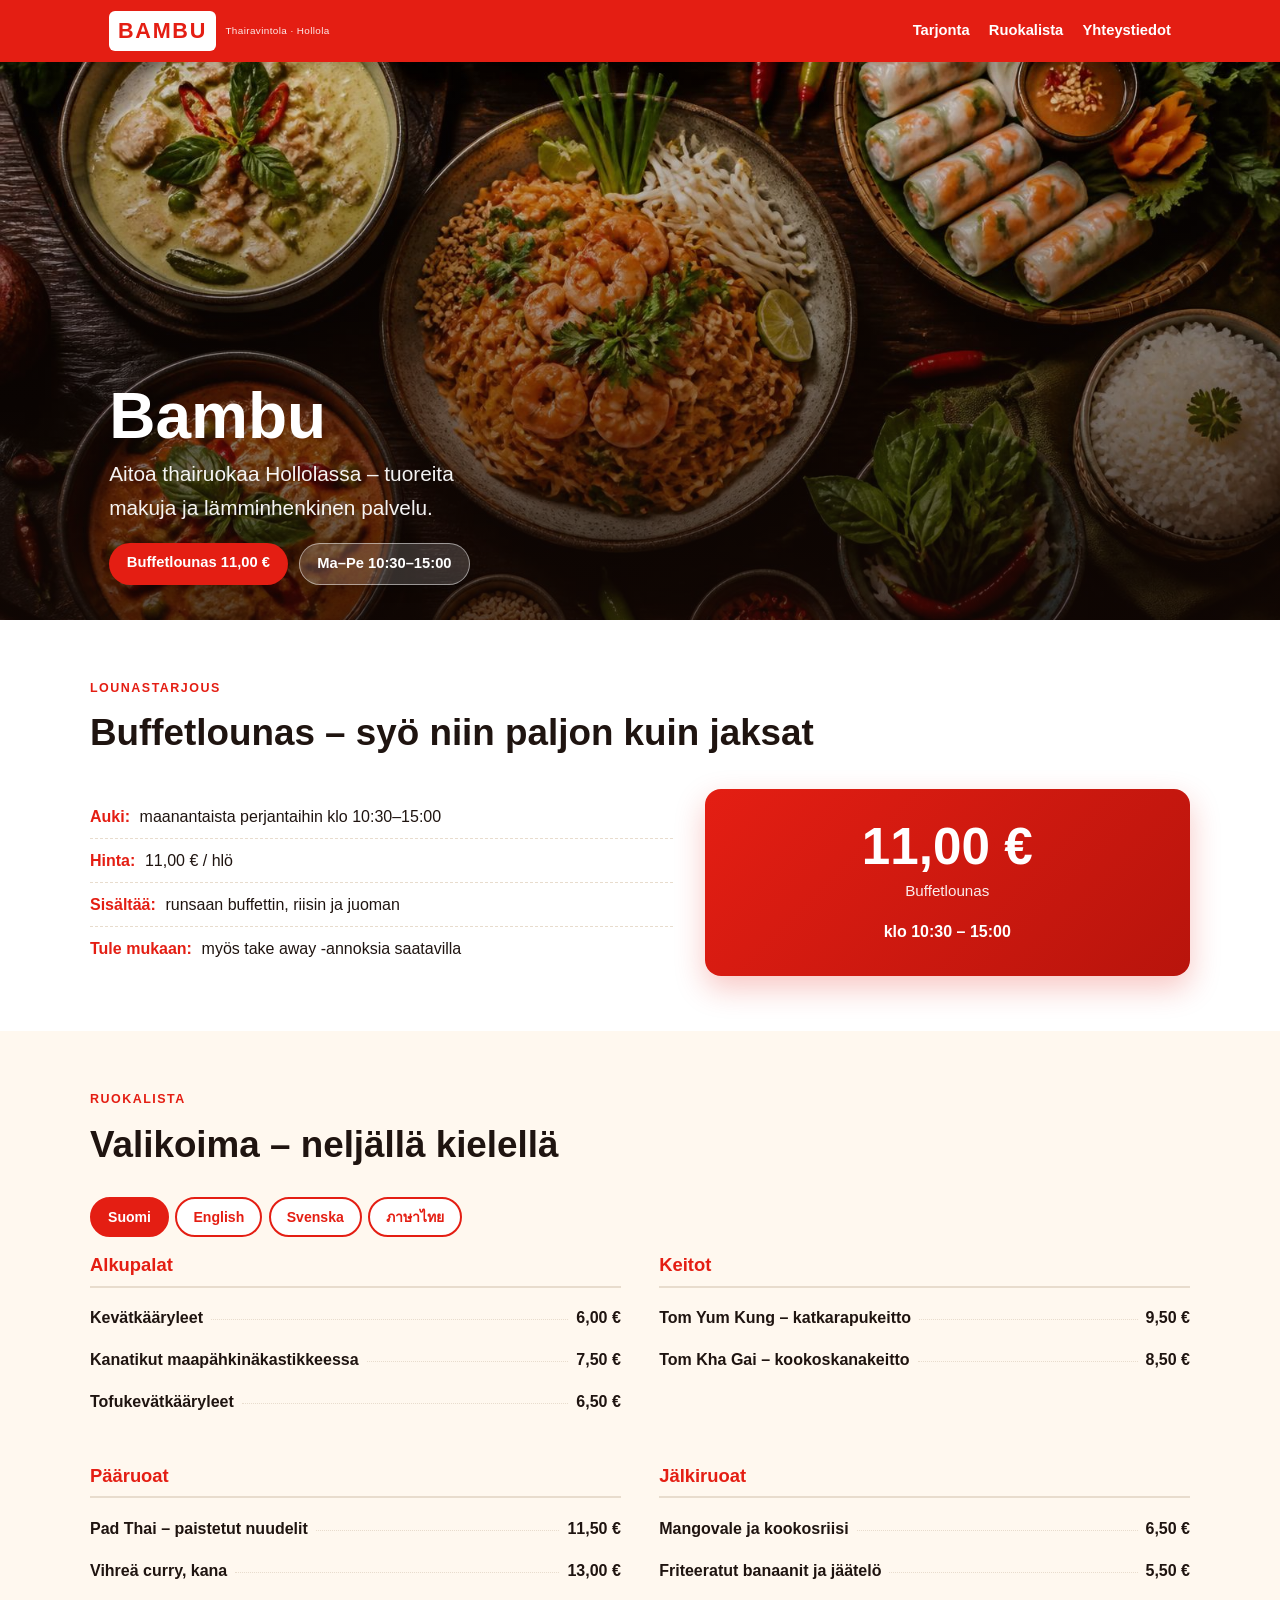
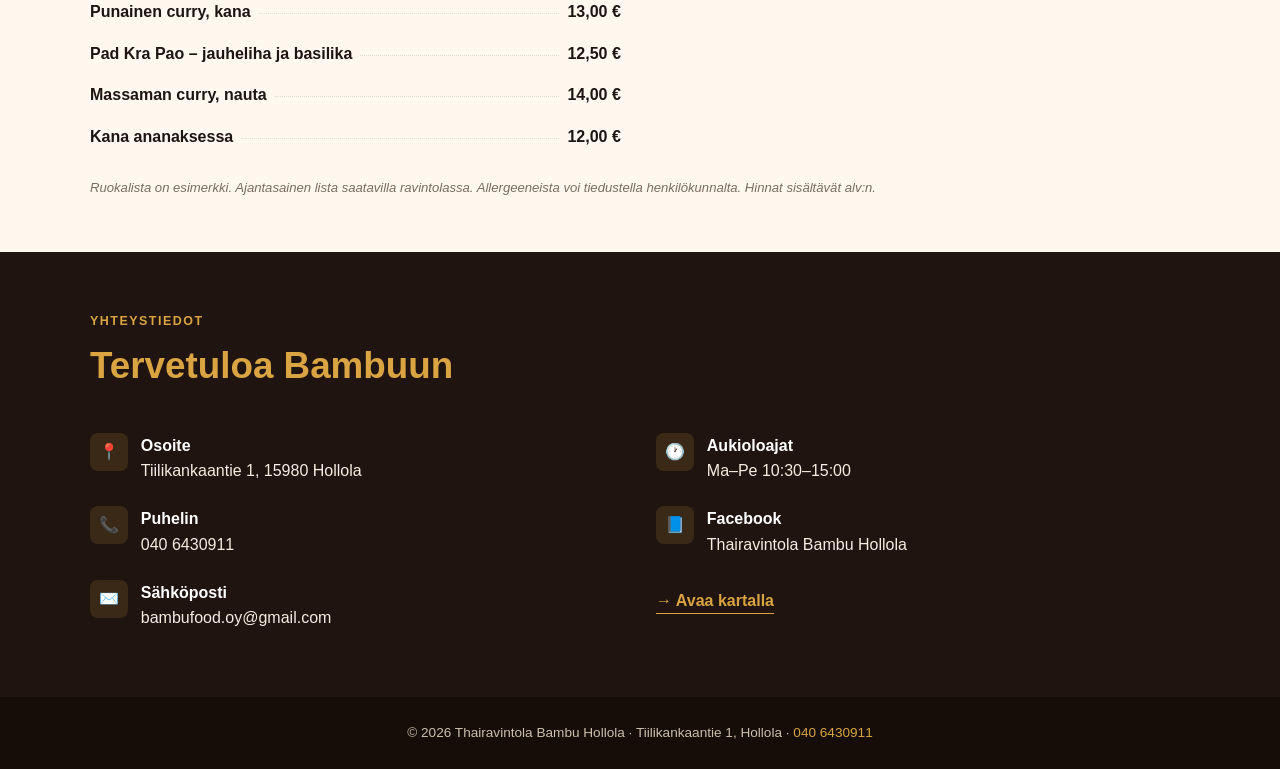
==== bambu_web/index.html @ 5b3bebf2 "Update print statement from 'Hello' to 'Goodbye'" ====
<!DOCTYPE html>
<html lang="fi">
<head>
<meta charset="utf-8">
<meta name="viewport" content="width=device-width, initial-scale=1">
<title>Thairavintola Bambu Hollola – Aitoa thairuokaa</title>
<meta name="description" content="Thairavintola Bambu Hollola – aitoa thairuokaa Tiilikankaantiella. Buffetlounas 11,00 € klo 10:30–15:00. Puh. 040 6430911.">
<meta property="og:title" content="Thairavintola Bambu Hollola">
<meta property="og:description" content="Aitoa thairuokaa Hollolassa. Buffetlounas 11,00 € klo 10:30–15:00.">
<meta property="og:type" content="website">
<style>
  :root {
    --red: #e41e13; --red-dark: #b8140c; --cream: #fff8ef;
    --ink: #1f1410; --muted: #7a6b5e; --gold: #d9a441; --line: #e8dccd;
  }
  * { box-sizing: border-box; margin: 0; padding: 0; }
  html { scroll-behavior: smooth; }
  body { font-family: -apple-system, BlinkMacSystemFont, "Segoe UI", Roboto, Helvetica, Arial, sans-serif; color: var(--ink); background: var(--cream); line-height: 1.6; }
  a { color: inherit; text-decoration: none; }
  img { display: block; max-width: 100%; }
  .topbar { position: sticky; top: 0; z-index: 50; background: var(--red); color: #fff; box-shadow: 0 2px 16px rgba(0,0,0,.15); }
  .topbar-inner { max-width: 1100px; margin: 0 auto; padding: .7rem 1.2rem; display: flex; align-items: center; justify-content: space-between; gap: 1rem; }
  .brand { display: flex; align-items: center; gap: .6rem; }
  .logo { display: inline-flex; align-items: center; gap: .5rem; font-weight: 800; letter-spacing: .06em; font-size: 1.35rem; }
  .logo-badge { display: inline-flex; align-items: center; justify-content: center; background: #fff; color: var(--red); border-radius: 6px; padding: .15rem .55rem; font-weight: 800; letter-spacing: .08em; }
  .brand small { display:block; font-size:.62rem; font-weight:500; opacity:.9; letter-spacing:.04em; }
  .nav { display: flex; gap: 1.2rem; font-size: .92rem; font-weight: 600; }
  .nav a:hover { opacity: .75; }
  @media (max-width: 640px) { .nav { display:none; } }
  .hero { position: relative; min-height: 62vh; display: flex; align-items: flex-end; background: linear-gradient(rgba(20,8,4,.15), rgba(20,8,4,.72)), url('[data-uri]') center/cover no-repeat; color: #fff; }
  .hero-inner { max-width: 1100px; margin: 0 auto; width: 100%; padding: 2.2rem 1.2rem; }
  .hero h1 { font-size: clamp(2.4rem, 6vw, 4rem); line-height: 1; font-weight: 800; }
  .hero p { margin-top: .6rem; font-size: clamp(1rem,2.4vw,1.3rem); opacity:.95; max-width: 30ch; }
  .badges { display:flex; gap:.7rem; flex-wrap:wrap; margin-top:1.2rem; }
  .badge { background: var(--red); color:#fff; border-radius: 999px; padding:.5rem 1.1rem; font-weight:700; font-size:.92rem; box-shadow:0 4px 14px rgba(0,0,0,.25); }
  .badge.ghost { background: rgba(255,255,255,.16); border:1px solid rgba(255,255,255,.5); }
  section { padding: 3.4rem 1.2rem; }
  .wrap { max-width: 1100px; margin: 0 auto; }
  .eyebrow { color: var(--red); font-weight: 700; letter-spacing: .12em; text-transform: uppercase; font-size:.78rem; }
  h2 { font-size: clamp(1.6rem,3.6vw,2.3rem); margin:.3rem 0 .2rem; font-weight: 800; }
  .offer { background: #fff; }
  .offer-grid { display:grid; grid-template-columns: 1.2fr 1fr; gap: 2rem; align-items:center; margin-top:1.6rem; }
  @media (max-width: 720px) { .offer-grid { grid-template-columns: 1fr; } }
  .price-card { background: linear-gradient(135deg, var(--red), var(--red-dark)); color:#fff; border-radius: 16px; padding: 2rem; text-align:center; box-shadow: 0 12px 30px rgba(228,30,19,.25); }
  .price-card .eur { font-size: 3.2rem; font-weight: 800; line-height:1; }
  .price-card .lbl { font-size:.95rem; opacity:.92; margin-top:.4rem; }
  .price-card .time { margin-top:1rem; font-weight:600; }
  .info-list { list-style:none; }
  .info-list li { padding:.55rem 0; border-bottom:1px dashed var(--line); display:flex; gap:.6rem; align-items:baseline; }
  .info-list li:last-child { border-bottom:none; }
  .info-list b { color: var(--red); }
  .menu-section { background: var(--cream); }
  .lang-tabs { display:flex; gap:.4rem; margin: 1.4rem 0 .8rem; flex-wrap:wrap; }
  .lang-tabs button { border: 2px solid var(--red); background:#fff; color: var(--red); padding:.45rem 1rem; border-radius: 999px; font-weight:700; cursor:pointer; font-size:.88rem; transition: all .15s; }
  .lang-tabs button.active { background: var(--red); color:#fff; }
  .menu-grid { display:grid; grid-template-columns: 1fr 1fr; gap: 2.4rem; }
  @media (max-width: 760px) { .menu-grid { grid-template-columns: 1fr; gap:1.6rem; } }
  .mcat-title { font-size:1.15rem; font-weight:800; color: var(--red); border-bottom: 2px solid var(--line); padding-bottom:.4rem; margin-bottom:.6rem; }
  .mlist { list-style:none; }
  .mi { display:flex; align-items:baseline; gap:.5rem; padding:.5rem 0; }
  .mi-name { font-weight:600; }
  .mi-dots { flex:1; border-bottom:1px dotted var(--line); transform: translateY(-3px); }
  .mi-price { font-weight:700; white-space:nowrap; color: var(--ink); }
  .lang { display:none; }
  .lang.lang-fi { display:inline; }
  html[data-lang="en"] .lang.lang-fi { display:none; }
  html[data-lang="en"] .lang.lang-en { display:inline; }
  html[data-lang="sv"] .lang.lang-fi { display:none; }
  html[data-lang="sv"] .lang.lang-sv { display:inline; }
  html[data-lang="th"] .lang.lang-fi { display:none; }
  html[data-lang="th"] .lang.lang-th { display:inline; }
  .lang-th { font-family: "Noto Sans Thai", "Leelawadee UI", sans-serif; }
  .note { font-size:.82rem; color: var(--muted); margin-top:1.2rem; font-style: italic; }
  .contact { background: var(--ink); color: #f6ece0; }
  .contact h2, .contact .eyebrow { color: var(--gold); }
  .contact-grid { display:grid; grid-template-columns: 1fr 1fr; gap: 2rem; margin-top:1.6rem; }
  @media (max-width: 720px) { .contact-grid { grid-template-columns: 1fr; } }
  .c-item { display:flex; gap:.8rem; align-items:flex-start; padding:.7rem 0; }
  .c-item .ic { width:38px; height:38px; flex:none; border-radius:8px; background:rgba(217,164,65,.15); display:flex; align-items:center; justify-content:center; color: var(--gold); }
  .c-item b { display:block; color:#fff; }
  .c-item a:hover { color: var(--gold); }
  .map-link { display:inline-block; margin-top:1.2rem; color: var(--gold); font-weight:700; border-bottom:1px solid var(--gold); }
  footer { background:#160d08; color:#cdbfac; text-align:center; padding:1.6rem 1.2rem; font-size:.85rem; }
  footer a { color: var(--gold); }
</style>
</head>
<body data-lang="fi">

  <header class="topbar">
    <div class="topbar-inner">
      <a class="brand" href="#">
        <span class="logo"><span class="logo-badge">BAMBU</span></span>
        <small>Thairavintola · Hollola</small>
      </a>
      <nav class="nav">
        <a href="#tarjonta">Tarjonta</a>
        <a href="#ruokalista">Ruokalista</a>
        <a href="#yhteystiedot">Yhteystiedot</a>
      </nav>
    </div>
  </header>

  <div class="hero">
    <div class="hero-inner">
      <h1>Bambu</h1>
      <p>Aitoa thairuokaa Hollolassa – tuoreita makuja ja lämminhenkinen palvelu.</p>
      <div class="badges">
        <span class="badge">Buffetlounas 11,00 €</span>
        <span class="badge ghost">Ma–Pe 10:30–15:00</span>
      </div>
    </div>
  </div>

  <section class="offer" id="tarjonta">
    <div class="wrap">
      <span class="eyebrow">Lounastarjous</span>
      <h2>Buffetlounas – syö niin paljon kuin jaksat</h2>
      <div class="offer-grid">
        <ul class="info-list">
          <li><b>Auki:</b> maanantaista perjantaihin klo 10:30–15:00</li>
          <li><b>Hinta:</b> 11,00 € / hlö</li>
          <li><b>Sisältää:</b> runsaan buffettin, riisin ja juoman</li>
          <li><b>Tule mukaan:</b> myös take away -annoksia saatavilla</li>
        </ul>
        <div class="price-card">
          <div class="eur">11,00 €</div>
          <div class="lbl">Buffetlounas</div>
          <div class="time">klo 10:30 – 15:00</div>
        </div>
      </div>
    </div>
  </section>

  <section class="menu-section" id="ruokalista">
    <div class="wrap">
      <span class="eyebrow">Ruokalista</span>
      <h2>Valikoima – neljällä kielellä</h2>
      <div class="lang-tabs" id="langTabs">
        <button data-lang="fi" class="active">Suomi</button>
        <button data-lang="en">English</button>
        <button data-lang="sv">Svenska</button>
        <button data-lang="th">ภาษาไทย</button>
      </div>
      <div class="menu-grid">
        <div class="mcat">
          <h3 class="mcat-title">
            <span class="lang lang-fi">Alkupalat</span>
            <span class="lang lang-en">Starters</span>
            <span class="lang lang-sv">Förrätter</span>
            <span class="lang lang-th">อาหารเรียกน้ำย่อย</span>
          </h3>
          <ul class="mlist">
            <li class="mi">
              <div class="mi-name">
                <span class="lang lang-fi">Kevätkääryleet</span>
                <span class="lang lang-en">Spring rolls</span>
                <span class="lang lang-sv">Vårrullar</span>
                <span class="lang lang-th">ปอเปี๊ยะทอด</span>
              </div>
              <span class="mi-dots" aria-hidden="true"></span>
              <span class="mi-price">6,00 €</span>
            </li>
            <li class="mi">
              <div class="mi-name">
                <span class="lang lang-fi">Kanatikut maapähkinäkastikkeessa</span>
                <span class="lang lang-en">Chicken satay with peanut sauce</span>
                <span class="lang lang-sv">Kycklingspett med jordnötssås</span>
                <span class="lang lang-th">สะเต๊ไก่</span>
              </div>
              <span class="mi-dots" aria-hidden="true"></span>
              <span class="mi-price">7,50 €</span>
            </li>
            <li class="mi">
              <div class="mi-name">
                <span class="lang lang-fi">Tofukevätkääryleet</span>
                <span class="lang lang-en">Tofu spring rolls</span>
                <span class="lang lang-sv">Tofuvårrullar</span>
                <span class="lang lang-th">ปอเปี๊ยะทอดเต้าหู้</span>
              </div>
              <span class="mi-dots" aria-hidden="true"></span>
              <span class="mi-price">6,50 €</span>
            </li>
          </ul>
        </div>
        <div class="mcat">
          <h3 class="mcat-title">
            <span class="lang lang-fi">Keitot</span>
            <span class="lang lang-en">Soups</span>
            <span class="lang lang-sv">Soppor</span>
            <span class="lang lang-th">ซุป</span>
          </h3>
          <ul class="mlist">
            <li class="mi">
              <div class="mi-name">
                <span class="lang lang-fi">Tom Yum Kung – katkarapukeitto</span>
                <span class="lang lang-en">Tom Yum Kung – shrimp soup</span>
                <span class="lang lang-sv">Tom Yum Kung – räksoppa</span>
                <span class="lang lang-th">ต้มยำกุ้ง</span>
              </div>
              <span class="mi-dots" aria-hidden="true"></span>
              <span class="mi-price">9,50 €</span>
            </li>
            <li class="mi">
              <div class="mi-name">
                <span class="lang lang-fi">Tom Kha Gai – kookoskanakeitto</span>
                <span class="lang lang-en">Tom Kha Gai – coconut chicken soup</span>
                <span class="lang lang-sv">Tom Kha Gai – kokoskycklingsoppa</span>
                <span class="lang lang-th">ต้มข่าไก่</span>
              </div>
              <span class="mi-dots" aria-hidden="true"></span>
              <span class="mi-price">8,50 €</span>
            </li>
          </ul>
        </div>
        <div class="mcat">
          <h3 class="mcat-title">
            <span class="lang lang-fi">Pääruoat</span>
            <span class="lang lang-en">Main courses</span>
            <span class="lang lang-sv">Huvudrätter</span>
            <span class="lang lang-th">จานหลัก</span>
          </h3>
          <ul class="mlist">
            <li class="mi">
              <div class="mi-name">
                <span class="lang lang-fi">Pad Thai – paistetut nuudelit</span>
                <span class="lang lang-en">Pad Thai – stir-fried noodles</span>
                <span class="lang lang-sv">Pad Thai – stekta nudlar</span>
                <span class="lang lang-th">ผัดไทย</span>
              </div>
              <span class="mi-dots" aria-hidden="true"></span>
              <span class="mi-price">11,50 €</span>
            </li>
            <li class="mi">
              <div class="mi-name">
                <span class="lang lang-fi">Vihreä curry, kana</span>
                <span class="lang lang-en">Green curry, chicken</span>
                <span class="lang lang-sv">Grön curry, kyckling</span>
                <span class="lang lang-th">แกงเขียวหวานไก่</span>
              </div>
              <span class="mi-dots" aria-hidden="true"></span>
              <span class="mi-price">13,00 €</span>
            </li>
            <li class="mi">
              <div class="mi-name">
                <span class="lang lang-fi">Punainen curry, kana</span>
                <span class="lang lang-en">Red curry, chicken</span>
                <span class="lang lang-sv">Röd curry, kyckling</span>
                <span class="lang lang-th">แกงแดงไก่</span>
              </div>
              <span class="mi-dots" aria-hidden="true"></span>
              <span class="mi-price">13,00 €</span>
            </li>
            <li class="mi">
              <div class="mi-name">
                <span class="lang lang-fi">Pad Kra Pao – jauheliha ja basilika</span>
                <span class="lang lang-en">Pad Kra Pao – minced pork & basil</span>
                <span class="lang lang-sv">Pad Kra Pao – malet fläsk & basilika</span>
                <span class="lang lang-th">ผัดกระเพรา</span>
              </div>
              <span class="mi-dots" aria-hidden="true"></span>
              <span class="mi-price">12,50 €</span>
            </li>
            <li class="mi">
              <div class="mi-name">
                <span class="lang lang-fi">Massaman curry, nauta</span>
                <span class="lang lang-en">Massaman curry, beef</span>
                <span class="lang lang-sv">Massaman curry, nötkött</span>
                <span class="lang lang-th">แกงมัสมั่น</span>
              </div>
              <span class="mi-dots" aria-hidden="true"></span>
              <span class="mi-price">14,00 €</span>
            </li>
            <li class="mi">
              <div class="mi-name">
                <span class="lang lang-fi">Kana ananaksessa</span>
                <span class="lang lang-en">Chicken with pineapple</span>
                <span class="lang lang-sv">Kyckling med ananas</span>
                <span class="lang lang-th">ไก่สับปะรด</span>
              </div>
              <span class="mi-dots" aria-hidden="true"></span>
              <span class="mi-price">12,00 €</span>
            </li>
          </ul>
        </div>
        <div class="mcat">
          <h3 class="mcat-title">
            <span class="lang lang-fi">Jälkiruoat</span>
            <span class="lang lang-en">Desserts</span>
            <span class="lang lang-sv">Efterrätter</span>
            <span class="lang lang-th">ของหวาน</span>
          </h3>
          <ul class="mlist">
            <li class="mi">
              <div class="mi-name">
                <span class="lang lang-fi">Mangovale ja kookosriisi</span>
                <span class="lang lang-en">Sticky rice with mango</span>
                <span class="lang lang-sv">Klibbigt ris med mango</span>
                <span class="lang lang-th">ข้าวเหนียวมะม่วง</span>
              </div>
              <span class="mi-dots" aria-hidden="true"></span>
              <span class="mi-price">6,50 €</span>
            </li>
            <li class="mi">
              <div class="mi-name">
                <span class="lang lang-fi">Friteeratut banaanit ja jäätelö</span>
                <span class="lang lang-en">Fried bananas with ice cream</span>
                <span class="lang lang-sv">Friterade bananer med glass</span>
                <span class="lang lang-th">กล้วยแขก</span>
              </div>
              <span class="mi-dots" aria-hidden="true"></span>
              <span class="mi-price">5,50 €</span>
            </li>
          </ul>
        </div>
      </div>
      <p class="note">Ruokalista on esimerkki. Ajantasainen lista saatavilla ravintolassa. Allergeeneista voi tiedustella henkilökunnalta. Hinnat sisältävät alv:n.</p>
    </div>
  </section>

  <section class="contact" id="yhteystiedot">
    <div class="wrap">
      <span class="eyebrow">Yhteystiedot</span>
      <h2>Tervetuloa Bambuun</h2>
      <div class="contact-grid">
        <div>
          <div class="c-item"><span class="ic">📍</span><div><b>Osoite</b>Tiilikankaantie 1, 15980 Hollola</div></div>
          <div class="c-item"><span class="ic">📞</span><div><b>Puhelin</b><a href="tel:+358406430911">040 6430911</a></div></div>
          <div class="c-item"><span class="ic">✉️</span><div><b>Sähköposti</b><a href="mailto:bambufood.oy@gmail.com">bambufood.oy@gmail.com</a></div></div>
        </div>
        <div>
          <div class="c-item"><span class="ic">🕐</span><div><b>Aukioloajat</b>Ma–Pe 10:30–15:00</div></div>
          <div class="c-item"><span class="ic">📘</span><div><b>Facebook</b><a href="https://www.facebook.com/share/1F4JopoMUQ/" target="_blank" rel="noopener">Thairavintola Bambu Hollola</a></div></div>
          <a class="map-link" href="https://www.google.com/maps/search/?api=1&query=Tiilikankaantie+1+Hollola" target="_blank" rel="noopener">→ Avaa kartalla</a>
        </div>
      </div>
    </div>
  </section>

  <footer>
    © 2026 Thairavintola Bambu Hollola · Tiilikankaantie 1, Hollola · <a href="tel:+358406430911">040 6430911</a>
  </footer>

<script>
  var tabs = document.getElementById('langTabs');
  tabs.addEventListener('click', function(e){
    var b = e.target.closest('button'); if(!b) return;
    tabs.querySelectorAll('button').forEach(function(x){ x.classList.remove('active'); });
    b.classList.add('active');
    document.documentElement.setAttribute('data-lang', b.getAttribute('data-lang'));
    document.body.setAttribute('data-lang', b.getAttribute('data-lang'));
  });
</script>
</body>
</html>
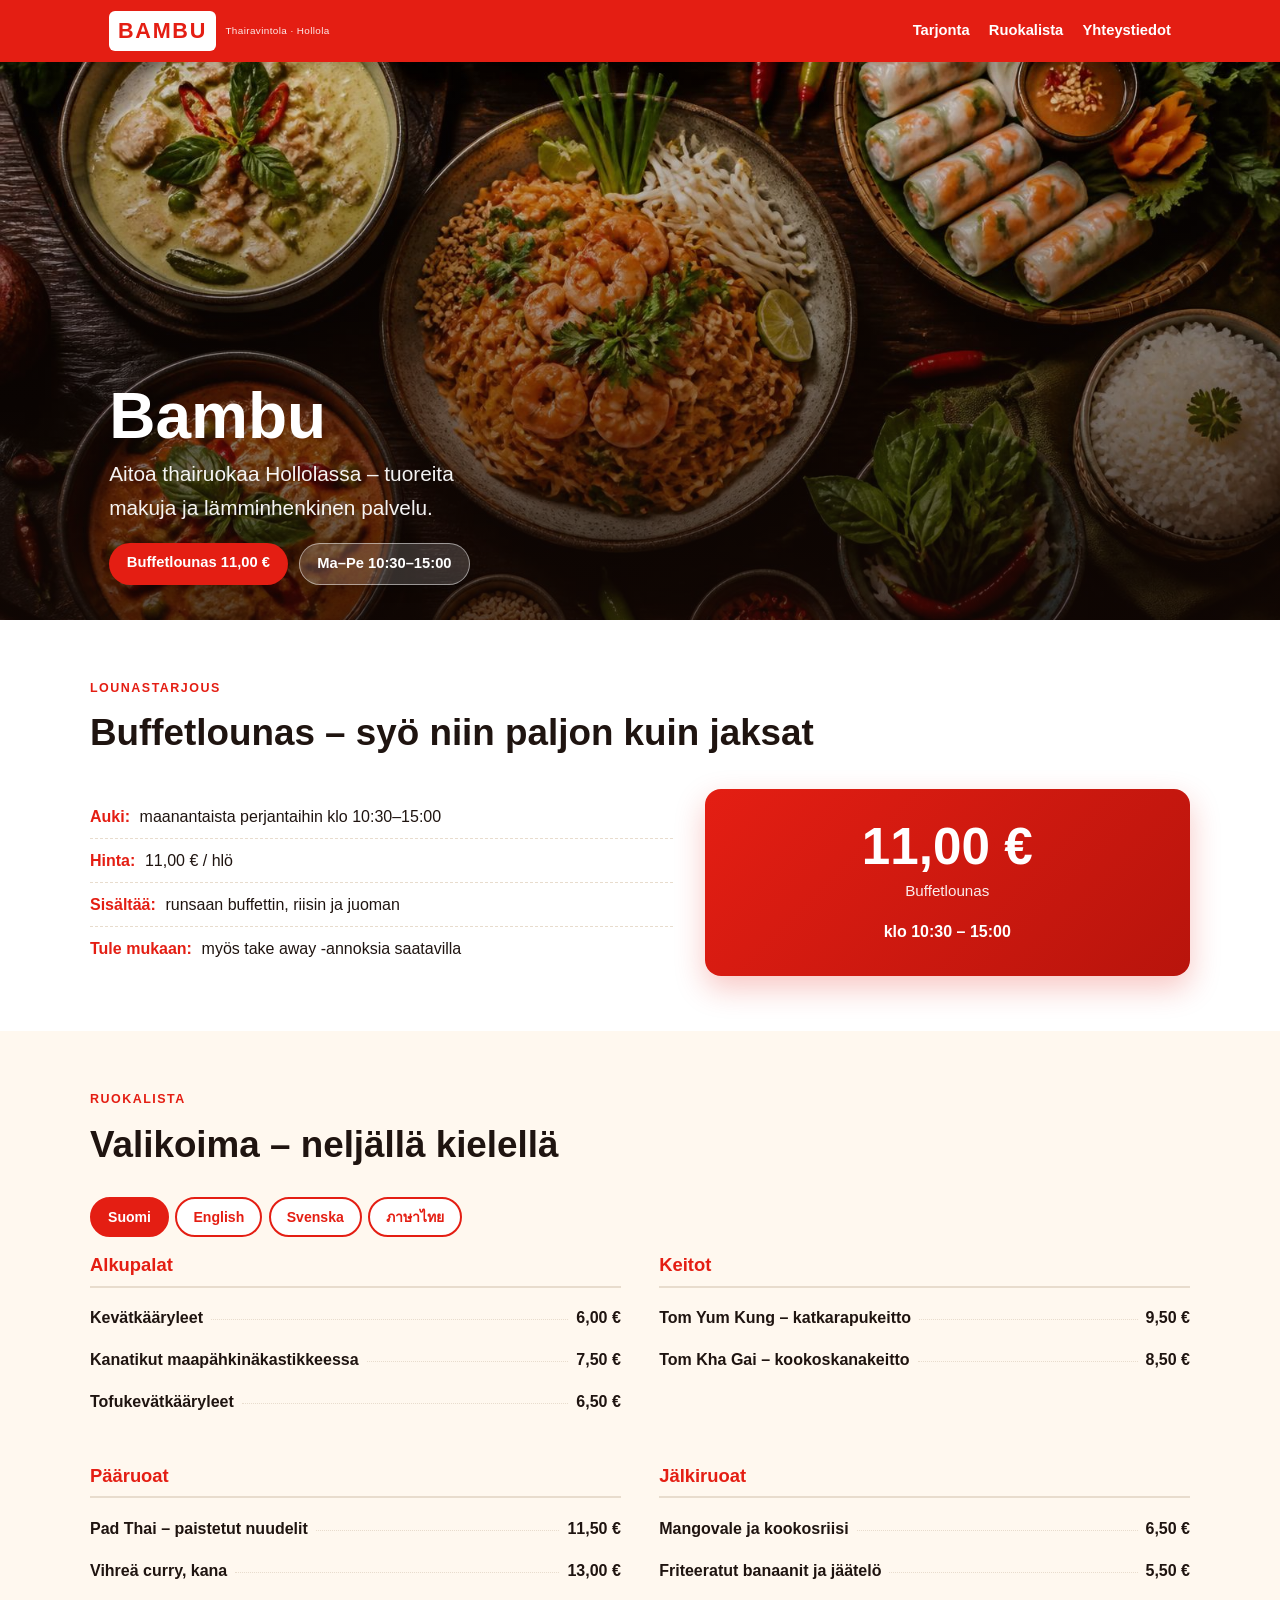
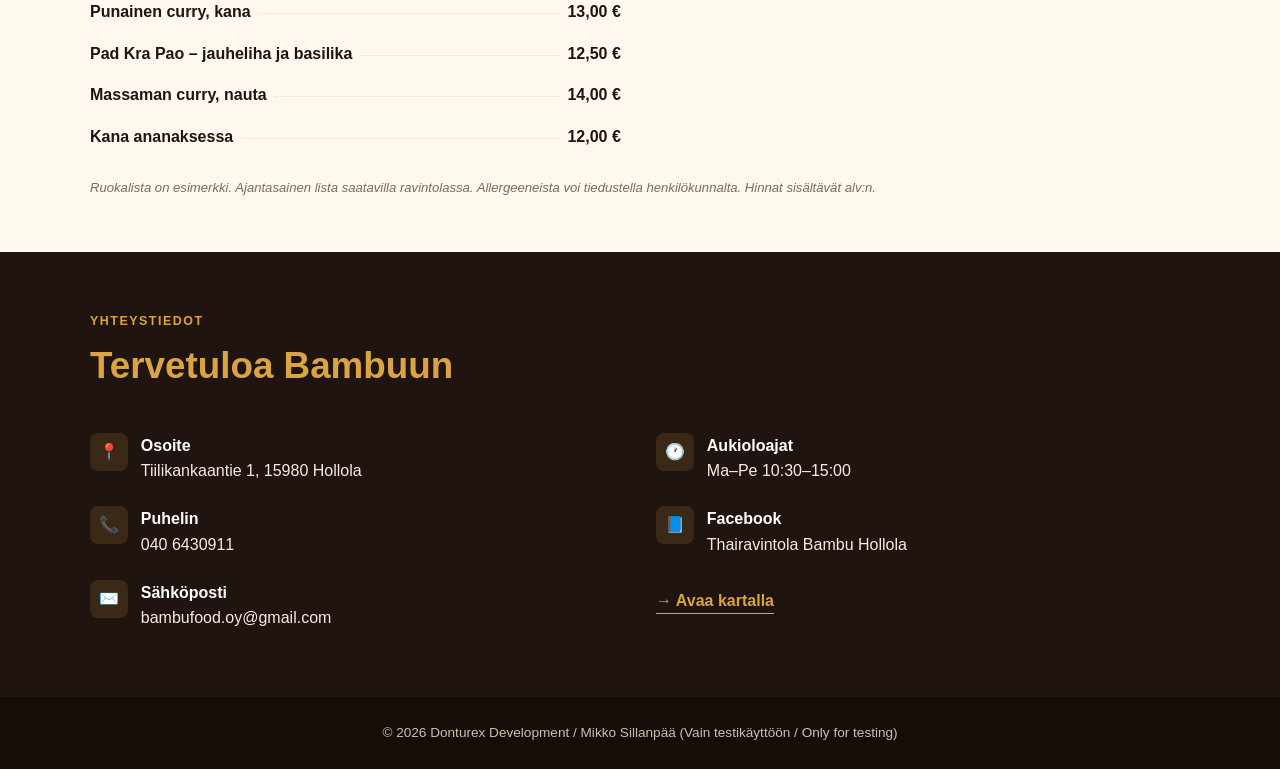
==== commit 3c84db15: "Update index.html" ====
--- a/bambu_web/index.html
+++ b/bambu_web/index.html
@@ -4,9 +4,9 @@
 <meta charset="utf-8">
 <meta name="viewport" content="width=device-width, initial-scale=1">
 <title>Thairavintola Bambu Hollola – Aitoa thairuokaa</title>
-<meta name="description" content="Thairavintola Bambu Hollola – aitoa thairuokaa Tiilikankaantiella. Buffetlounas 11,00 € klo 10:30–15:00. Puh. 040 6430911.">
+<meta name="description" content="Thairavintola Bambu Hollola – aitoa thairuokaa Tiilikankaantiella. Buffetlounas 11,00 € klo 10:30–19:00. Puh. 040 6430911.">
 <meta property="og:title" content="Thairavintola Bambu Hollola">
-<meta property="og:description" content="Aitoa thairuokaa Hollolassa. Buffetlounas 11,00 € klo 10:30–15:00.">
+<meta property="og:description" content="Aitoa thairuokaa Hollolassa. Buffetlounas 11,00 € klo 10:30–19:00.">
 <meta property="og:type" content="website">
 <style>
   :root {
@@ -337,7 +337,7 @@
   </section>
 
   <footer>
-    © 2026 Thairavintola Bambu Hollola · Tiilikankaantie 1, Hollola · <a href="tel:+358406430911">040 6430911</a>
+    © 2026 Donturex Development / Mikko Sillanpää (Vain testikäyttöön / Only for testing)</a>
   </footer>
 
 <script>
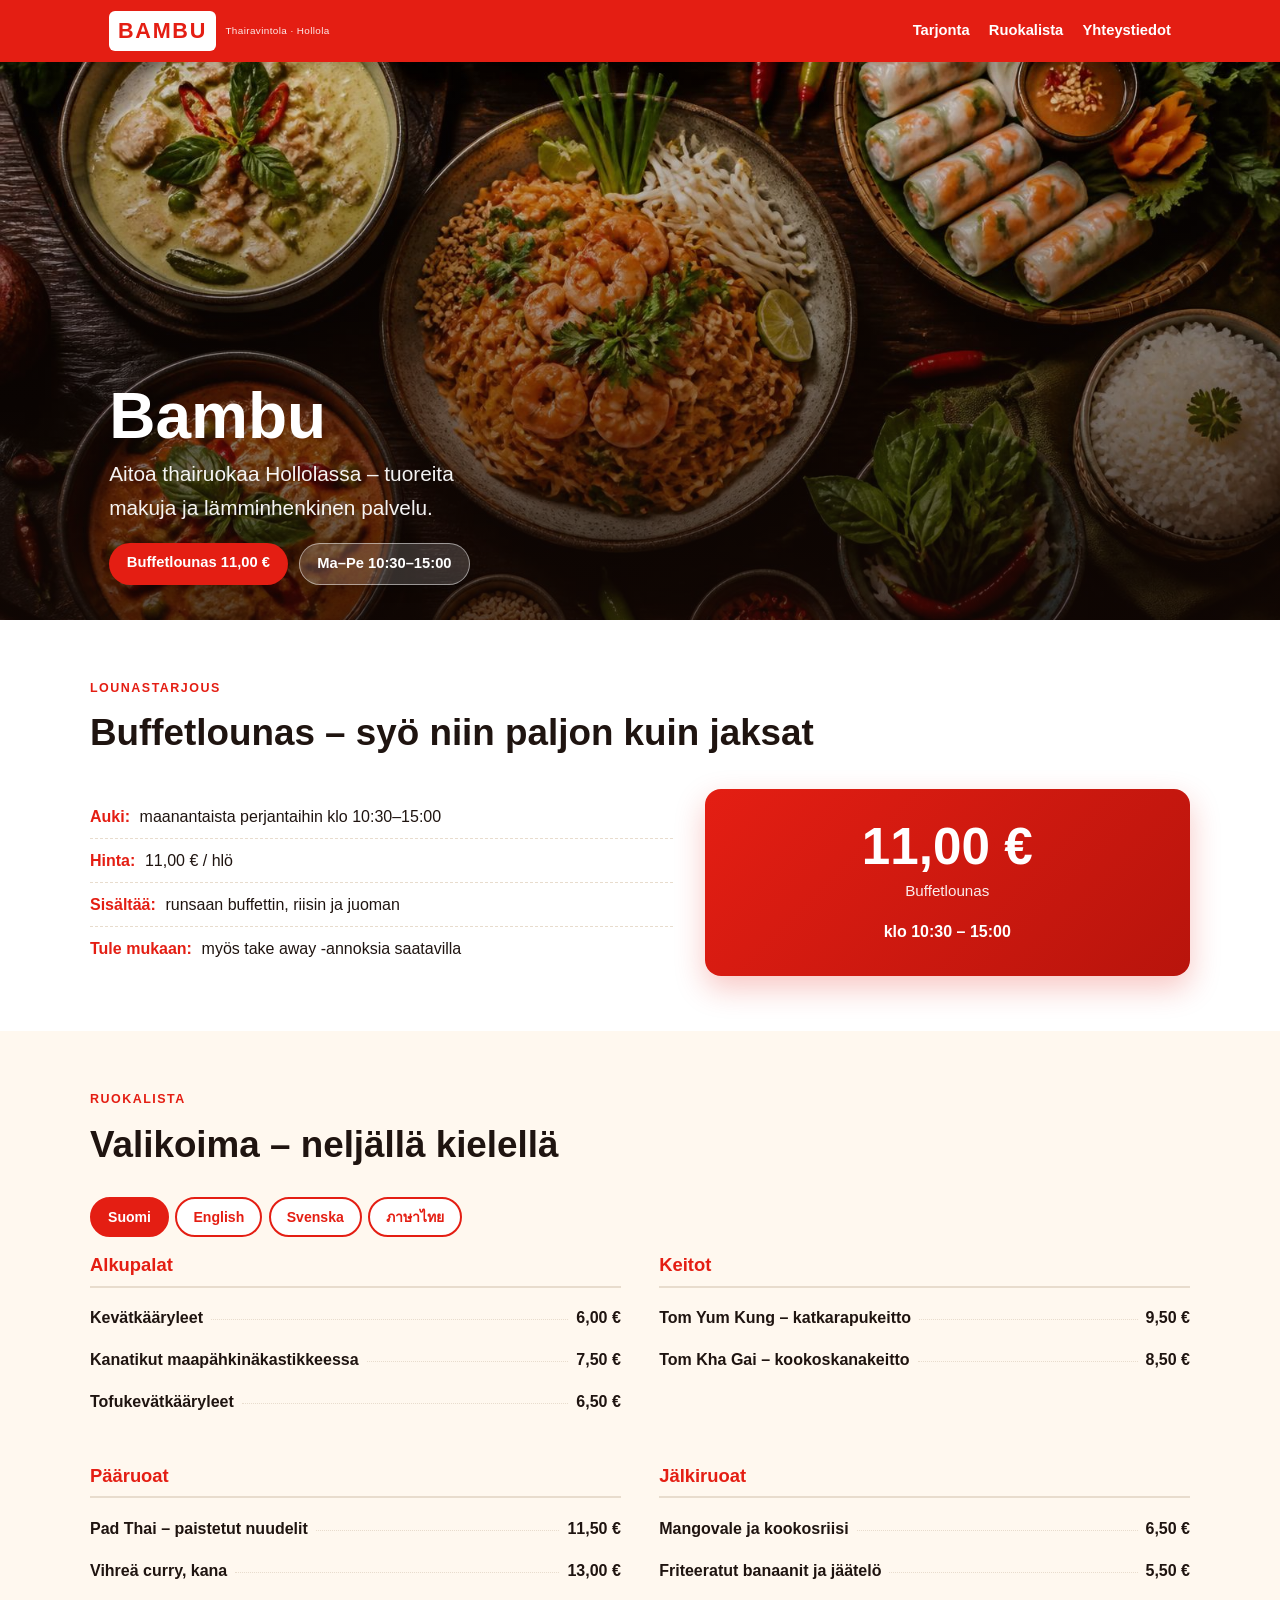
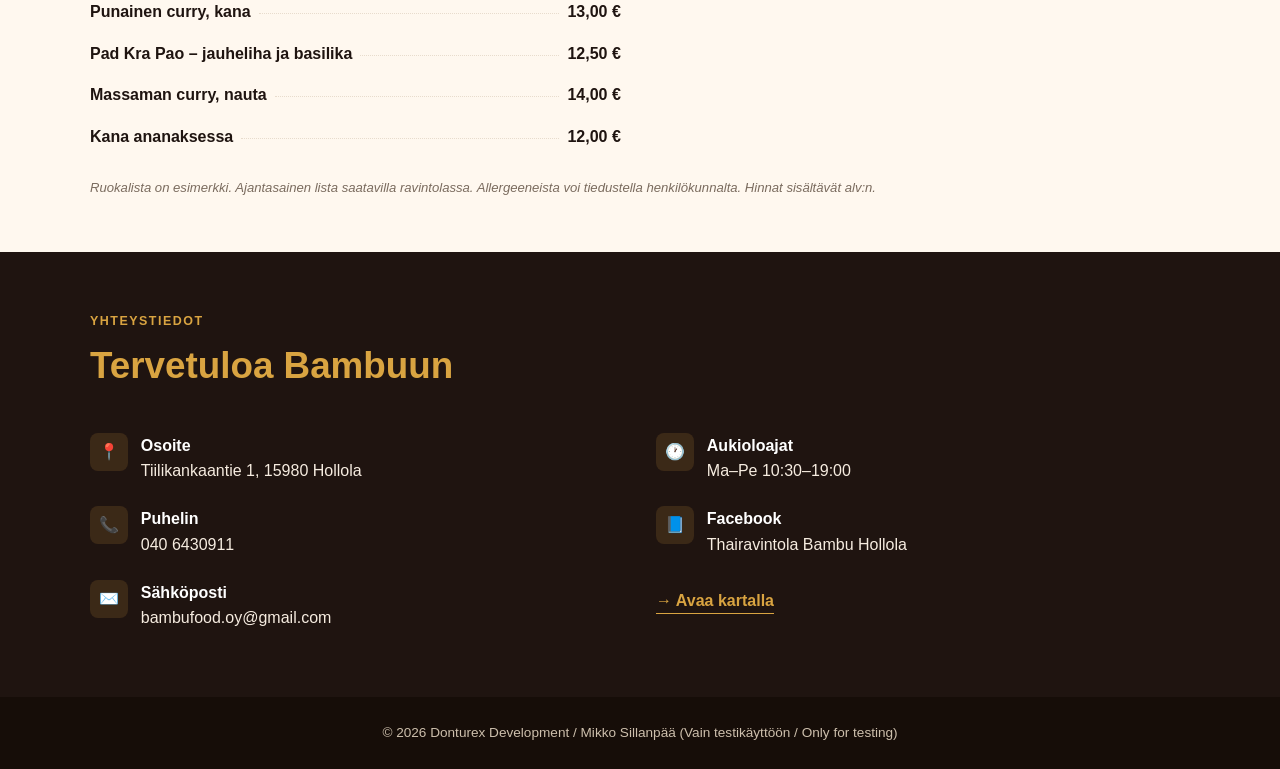
==== commit 93b289d8: "Update index.html" ====
--- a/bambu_web/index.html
+++ b/bambu_web/index.html
@@ -328,7 +328,7 @@
           <div class="c-item"><span class="ic">✉️</span><div><b>Sähköposti</b><a href="mailto:bambufood.oy@gmail.com">bambufood.oy@gmail.com</a></div></div>
         </div>
         <div>
-          <div class="c-item"><span class="ic">🕐</span><div><b>Aukioloajat</b>Ma–Pe 10:30–15:00</div></div>
+          <div class="c-item"><span class="ic">🕐</span><div><b>Aukioloajat</b>Ma–Pe 10:30–19:00</div></div>
           <div class="c-item"><span class="ic">📘</span><div><b>Facebook</b><a href="https://www.facebook.com/share/1F4JopoMUQ/" target="_blank" rel="noopener">Thairavintola Bambu Hollola</a></div></div>
           <a class="map-link" href="https://www.google.com/maps/search/?api=1&query=Tiilikankaantie+1+Hollola" target="_blank" rel="noopener">→ Avaa kartalla</a>
         </div>
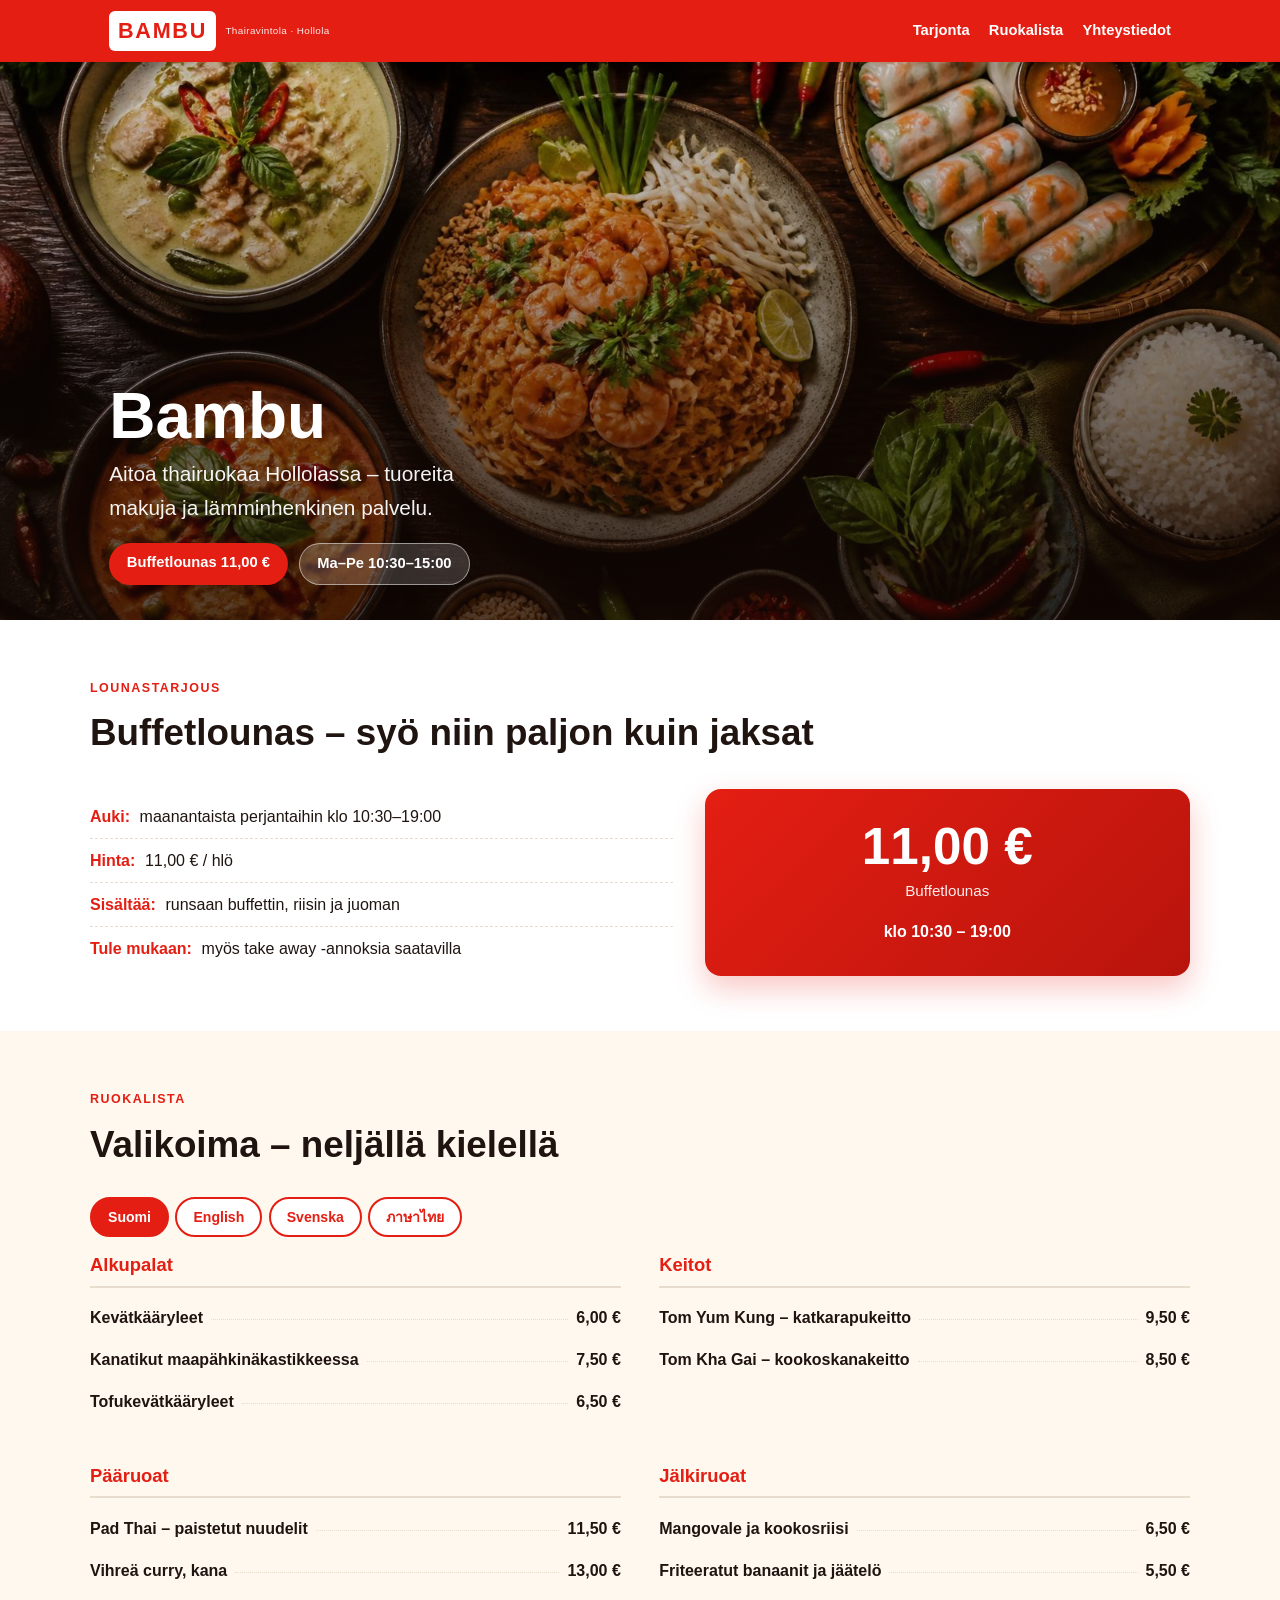
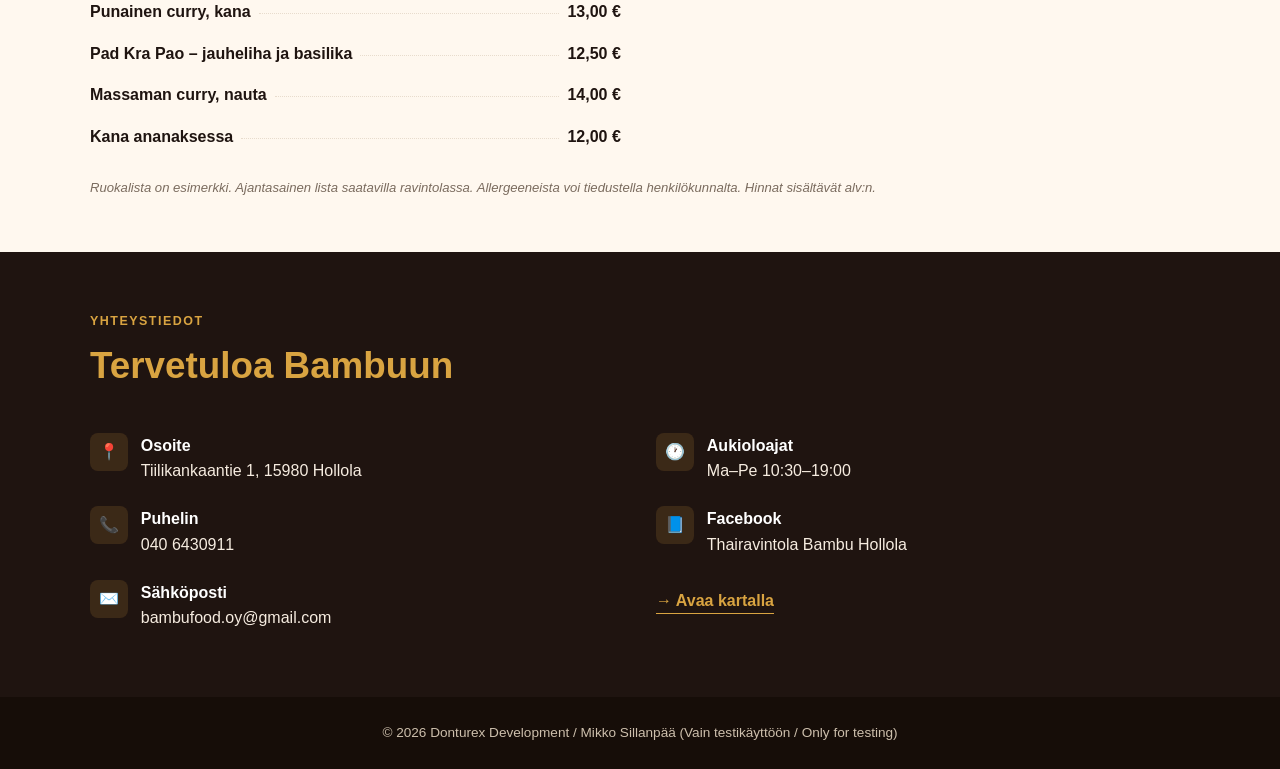
==== commit cc12ce32: "Update index.html" ====
--- a/bambu_web/index.html
+++ b/bambu_web/index.html
@@ -117,7 +117,7 @@
       <h2>Buffetlounas – syö niin paljon kuin jaksat</h2>
       <div class="offer-grid">
         <ul class="info-list">
-          <li><b>Auki:</b> maanantaista perjantaihin klo 10:30–15:00</li>
+          <li><b>Auki:</b> maanantaista perjantaihin klo 10:30–19:00</li>
           <li><b>Hinta:</b> 11,00 € / hlö</li>
           <li><b>Sisältää:</b> runsaan buffettin, riisin ja juoman</li>
           <li><b>Tule mukaan:</b> myös take away -annoksia saatavilla</li>
@@ -125,7 +125,7 @@
         <div class="price-card">
           <div class="eur">11,00 €</div>
           <div class="lbl">Buffetlounas</div>
-          <div class="time">klo 10:30 – 15:00</div>
+          <div class="time">klo 10:30 – 19:00</div>
         </div>
       </div>
     </div>
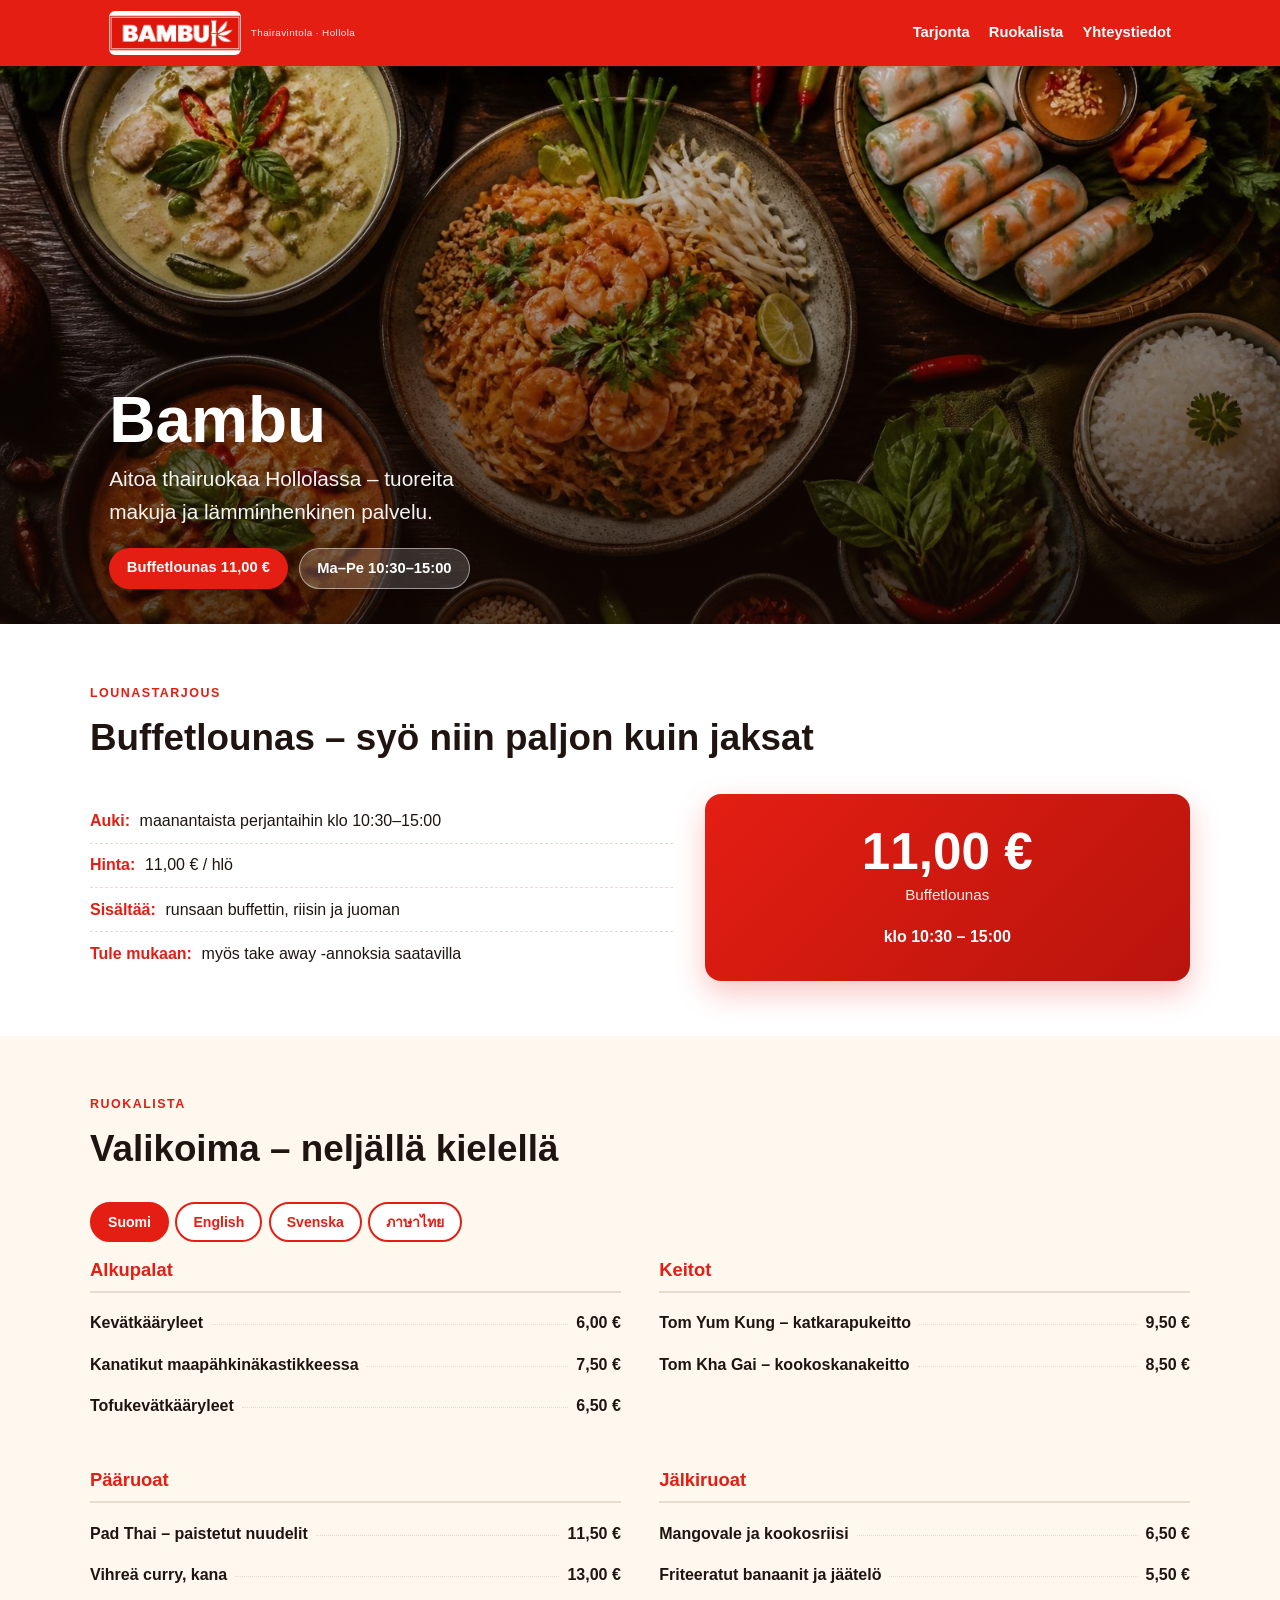
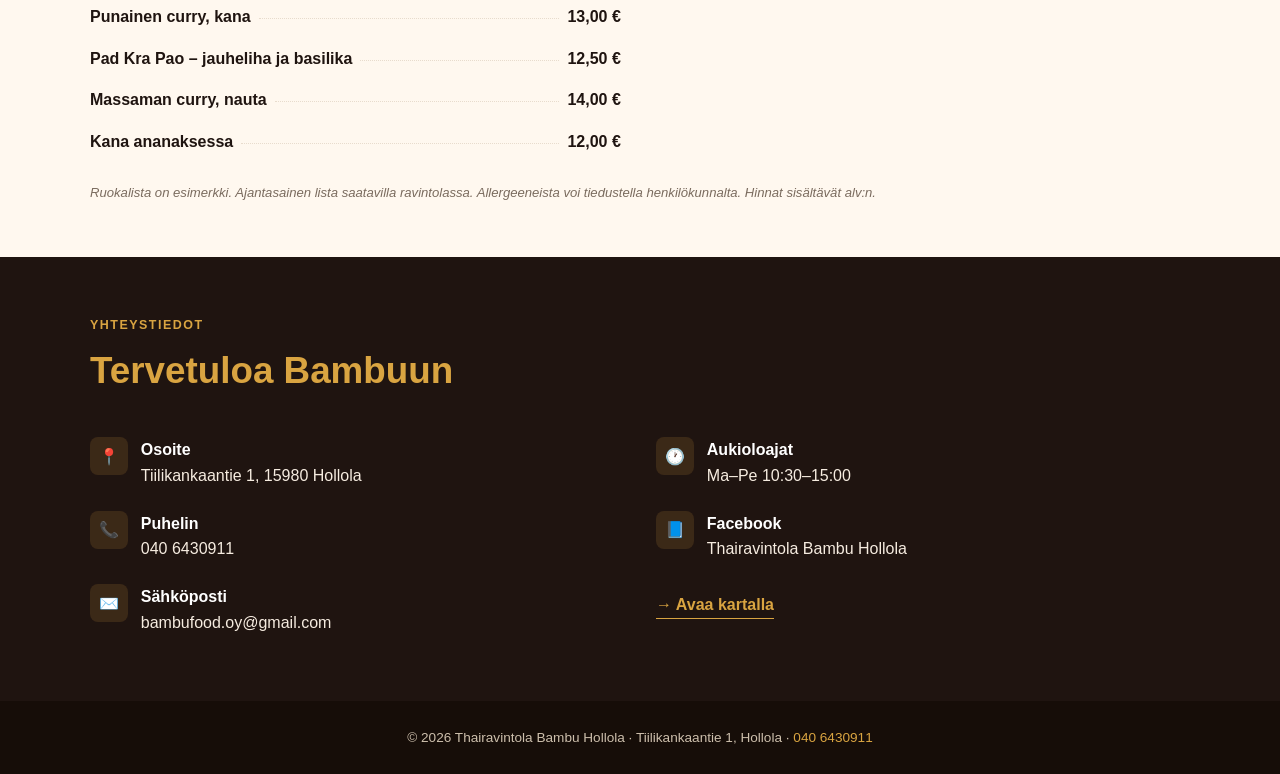
==== commit 9858a12f: "Update index.html" ====
--- a/bambu_web/index.html
+++ b/bambu_web/index.html
@@ -4,9 +4,9 @@
 <meta charset="utf-8">
 <meta name="viewport" content="width=device-width, initial-scale=1">
 <title>Thairavintola Bambu Hollola – Aitoa thairuokaa</title>
-<meta name="description" content="Thairavintola Bambu Hollola – aitoa thairuokaa Tiilikankaantiella. Buffetlounas 11,00 € klo 10:30–19:00. Puh. 040 6430911.">
+<meta name="description" content="Thairavintola Bambu Hollola – aitoa thairuokaa Tiilikankaantiella. Buffetlounas 11,00 € klo 10:30–15:00. Puh. 040 6430911.">
 <meta property="og:title" content="Thairavintola Bambu Hollola">
-<meta property="og:description" content="Aitoa thairuokaa Hollolassa. Buffetlounas 11,00 € klo 10:30–19:00.">
+<meta property="og:description" content="Aitoa thairuokaa Hollolassa. Buffetlounas 11,00 € klo 10:30–15:00.">
 <meta property="og:type" content="website">
 <style>
   :root {
@@ -23,6 +23,8 @@
   .brand { display: flex; align-items: center; gap: .6rem; }
   .logo { display: inline-flex; align-items: center; gap: .5rem; font-weight: 800; letter-spacing: .06em; font-size: 1.35rem; }
   .logo-badge { display: inline-flex; align-items: center; justify-content: center; background: #fff; color: var(--red); border-radius: 6px; padding: .15rem .55rem; font-weight: 800; letter-spacing: .08em; }
+  .logo-img { height: 44px; width: auto; max-height: 44px; object-fit: contain; display: block; border-radius: 6px; }
+  @media (max-width: 640px) { .logo-img { height: 36px; } }
   .brand small { display:block; font-size:.62rem; font-weight:500; opacity:.9; letter-spacing:.04em; }
   .nav { display: flex; gap: 1.2rem; font-size: .92rem; font-weight: 600; }
   .nav a:hover { opacity: .75; }
@@ -89,7 +91,7 @@
   <header class="topbar">
     <div class="topbar-inner">
       <a class="brand" href="#">
-        <span class="logo"><span class="logo-badge">BAMBU</span></span>
+        <span class="logo"><img class="logo-img" src="images/bambu_logo.png" alt="Bambu logo"></span>
         <small>Thairavintola · Hollola</small>
       </a>
       <nav class="nav">
@@ -117,7 +119,7 @@
       <h2>Buffetlounas – syö niin paljon kuin jaksat</h2>
       <div class="offer-grid">
         <ul class="info-list">
-          <li><b>Auki:</b> maanantaista perjantaihin klo 10:30–19:00</li>
+          <li><b>Auki:</b> maanantaista perjantaihin klo 10:30–15:00</li>
           <li><b>Hinta:</b> 11,00 € / hlö</li>
           <li><b>Sisältää:</b> runsaan buffettin, riisin ja juoman</li>
           <li><b>Tule mukaan:</b> myös take away -annoksia saatavilla</li>
@@ -125,7 +127,7 @@
         <div class="price-card">
           <div class="eur">11,00 €</div>
           <div class="lbl">Buffetlounas</div>
-          <div class="time">klo 10:30 – 19:00</div>
+          <div class="time">klo 10:30 – 15:00</div>
         </div>
       </div>
     </div>
@@ -328,7 +330,7 @@
           <div class="c-item"><span class="ic">✉️</span><div><b>Sähköposti</b><a href="mailto:bambufood.oy@gmail.com">bambufood.oy@gmail.com</a></div></div>
         </div>
         <div>
-          <div class="c-item"><span class="ic">🕐</span><div><b>Aukioloajat</b>Ma–Pe 10:30–19:00</div></div>
+          <div class="c-item"><span class="ic">🕐</span><div><b>Aukioloajat</b>Ma–Pe 10:30–15:00</div></div>
           <div class="c-item"><span class="ic">📘</span><div><b>Facebook</b><a href="https://www.facebook.com/share/1F4JopoMUQ/" target="_blank" rel="noopener">Thairavintola Bambu Hollola</a></div></div>
           <a class="map-link" href="https://www.google.com/maps/search/?api=1&query=Tiilikankaantie+1+Hollola" target="_blank" rel="noopener">→ Avaa kartalla</a>
         </div>
@@ -337,7 +339,7 @@
   </section>
 
   <footer>
-    © 2026 Donturex Development / Mikko Sillanpää (Vain testikäyttöön / Only for testing)</a>
+    © 2026 Thairavintola Bambu Hollola · Tiilikankaantie 1, Hollola · <a href="tel:+358406430911">040 6430911</a>
   </footer>
 
 <script>
